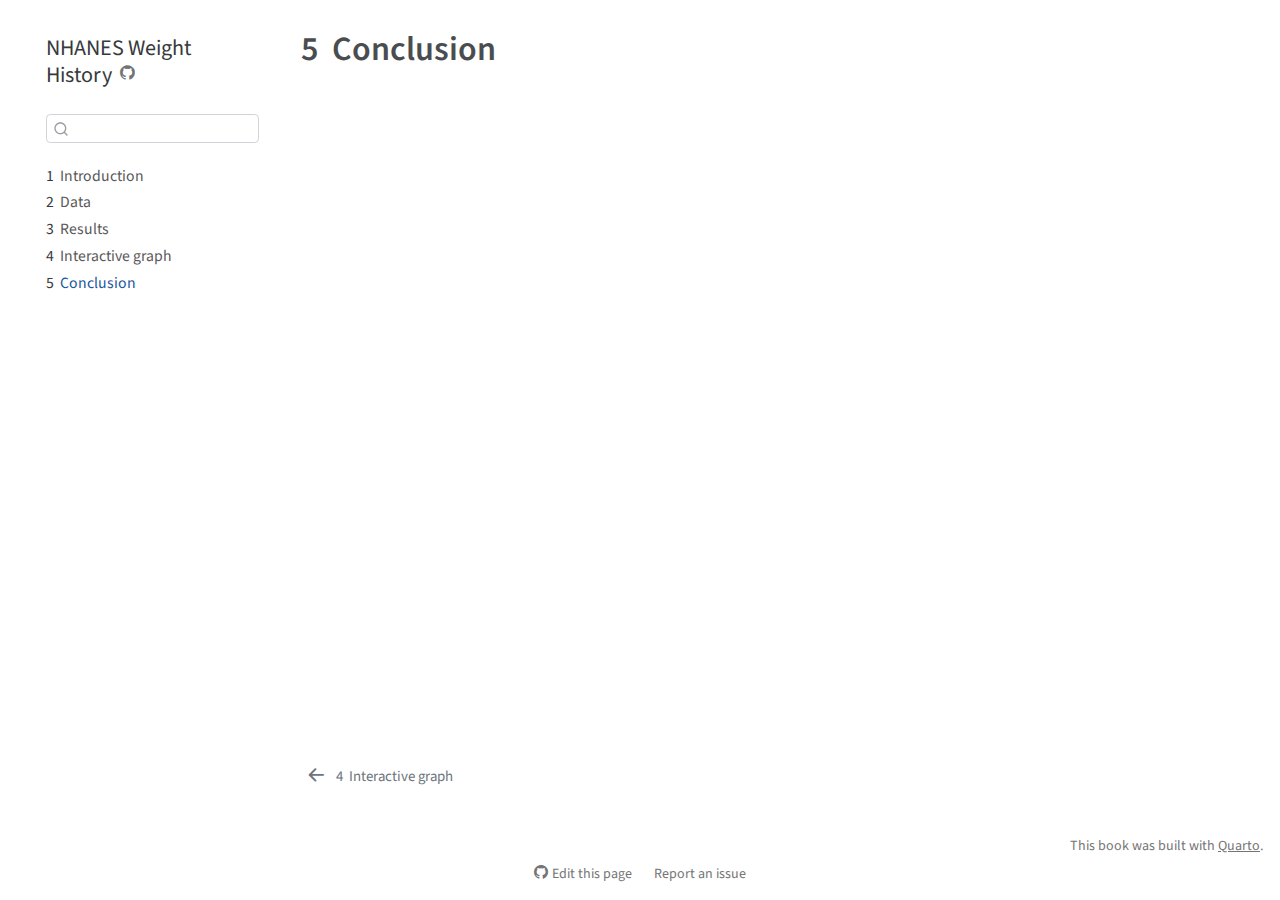
==== docs/conclusion.html @ c4f95fb6 "update graphs" ====
<!DOCTYPE html>
<html xmlns="http://www.w3.org/1999/xhtml" lang="en" xml:lang="en"><head>

<meta charset="utf-8">
<meta name="generator" content="quarto-1.3.353">

<meta name="viewport" content="width=device-width, initial-scale=1.0, user-scalable=yes">


<title>NHANES Weight History - 5&nbsp; Conclusion</title>
<style>
code{white-space: pre-wrap;}
span.smallcaps{font-variant: small-caps;}
div.columns{display: flex; gap: min(4vw, 1.5em);}
div.column{flex: auto; overflow-x: auto;}
div.hanging-indent{margin-left: 1.5em; text-indent: -1.5em;}
ul.task-list{list-style: none;}
ul.task-list li input[type="checkbox"] {
  width: 0.8em;
  margin: 0 0.8em 0.2em -1em; /* quarto-specific, see https://github.com/quarto-dev/quarto-cli/issues/4556 */ 
  vertical-align: middle;
}
</style>


<script src="site_libs/quarto-nav/quarto-nav.js"></script>
<script src="site_libs/quarto-nav/headroom.min.js"></script>
<script src="site_libs/clipboard/clipboard.min.js"></script>
<script src="site_libs/quarto-search/autocomplete.umd.js"></script>
<script src="site_libs/quarto-search/fuse.min.js"></script>
<script src="site_libs/quarto-search/quarto-search.js"></script>
<meta name="quarto:offset" content="./">
<link href="./d3graph.html" rel="prev">
<script src="site_libs/quarto-html/quarto.js"></script>
<script src="site_libs/quarto-html/popper.min.js"></script>
<script src="site_libs/quarto-html/tippy.umd.min.js"></script>
<script src="site_libs/quarto-html/anchor.min.js"></script>
<link href="site_libs/quarto-html/tippy.css" rel="stylesheet">
<link href="site_libs/quarto-html/quarto-syntax-highlighting.css" rel="stylesheet" id="quarto-text-highlighting-styles">
<script src="site_libs/bootstrap/bootstrap.min.js"></script>
<link href="site_libs/bootstrap/bootstrap-icons.css" rel="stylesheet">
<link href="site_libs/bootstrap/bootstrap.min.css" rel="stylesheet" id="quarto-bootstrap" data-mode="light">
<script id="quarto-search-options" type="application/json">{
  "location": "sidebar",
  "copy-button": false,
  "collapse-after": 3,
  "panel-placement": "start",
  "type": "textbox",
  "limit": 20,
  "language": {
    "search-no-results-text": "No results",
    "search-matching-documents-text": "matching documents",
    "search-copy-link-title": "Copy link to search",
    "search-hide-matches-text": "Hide additional matches",
    "search-more-match-text": "more match in this document",
    "search-more-matches-text": "more matches in this document",
    "search-clear-button-title": "Clear",
    "search-detached-cancel-button-title": "Cancel",
    "search-submit-button-title": "Submit"
  }
}</script>


</head>

<body class="nav-sidebar floating">

<div id="quarto-search-results"></div>
  <header id="quarto-header" class="headroom fixed-top">
  <nav class="quarto-secondary-nav">
    <div class="container-fluid d-flex">
      <button type="button" class="quarto-btn-toggle btn" data-bs-toggle="collapse" data-bs-target="#quarto-sidebar,#quarto-sidebar-glass" aria-controls="quarto-sidebar" aria-expanded="false" aria-label="Toggle sidebar navigation" onclick="if (window.quartoToggleHeadroom) { window.quartoToggleHeadroom(); }">
        <i class="bi bi-layout-text-sidebar-reverse"></i>
      </button>
      <nav class="quarto-page-breadcrumbs" aria-label="breadcrumb"><ol class="breadcrumb"><li class="breadcrumb-item"><a href="./conclusion.html"><span class="chapter-number">5</span>&nbsp; <span class="chapter-title">Conclusion</span></a></li></ol></nav>
      <a class="flex-grow-1" role="button" data-bs-toggle="collapse" data-bs-target="#quarto-sidebar,#quarto-sidebar-glass" aria-controls="quarto-sidebar" aria-expanded="false" aria-label="Toggle sidebar navigation" onclick="if (window.quartoToggleHeadroom) { window.quartoToggleHeadroom(); }">      
      </a>
      <button type="button" class="btn quarto-search-button" aria-label="Search" onclick="window.quartoOpenSearch();">
        <i class="bi bi-search"></i>
      </button>
    </div>
  </nav>
</header>
<!-- content -->
<div id="quarto-content" class="quarto-container page-columns page-rows-contents page-layout-article">
<!-- sidebar -->
  <nav id="quarto-sidebar" class="sidebar collapse collapse-horizontal sidebar-navigation floating overflow-auto">
    <div class="pt-lg-2 mt-2 text-left sidebar-header">
    <div class="sidebar-title mb-0 py-0">
      <a href="./">NHANES Weight History</a> 
        <div class="sidebar-tools-main">
    <a href="https://github.com/YunjiQ/NHANESweight" title="Source Code" class="quarto-navigation-tool px-1" aria-label="Source Code"><i class="bi bi-github"></i></a>
</div>
    </div>
      </div>
        <div class="mt-2 flex-shrink-0 align-items-center">
        <div class="sidebar-search">
        <div id="quarto-search" class="" title="Search"></div>
        </div>
        </div>
    <div class="sidebar-menu-container"> 
    <ul class="list-unstyled mt-1">
        <li class="sidebar-item">
  <div class="sidebar-item-container"> 
  <a href="./index.html" class="sidebar-item-text sidebar-link">
 <span class="menu-text"><span class="chapter-number">1</span>&nbsp; <span class="chapter-title">Introduction</span></span></a>
  </div>
</li>
        <li class="sidebar-item">
  <div class="sidebar-item-container"> 
  <a href="./data.html" class="sidebar-item-text sidebar-link">
 <span class="menu-text"><span class="chapter-number">2</span>&nbsp; <span class="chapter-title">Data</span></span></a>
  </div>
</li>
        <li class="sidebar-item">
  <div class="sidebar-item-container"> 
  <a href="./results.html" class="sidebar-item-text sidebar-link">
 <span class="menu-text"><span class="chapter-number">3</span>&nbsp; <span class="chapter-title">Results</span></span></a>
  </div>
</li>
        <li class="sidebar-item">
  <div class="sidebar-item-container"> 
  <a href="./d3graph.html" class="sidebar-item-text sidebar-link">
 <span class="menu-text"><span class="chapter-number">4</span>&nbsp; <span class="chapter-title">Interactive graph</span></span></a>
  </div>
</li>
        <li class="sidebar-item">
  <div class="sidebar-item-container"> 
  <a href="./conclusion.html" class="sidebar-item-text sidebar-link active">
 <span class="menu-text"><span class="chapter-number">5</span>&nbsp; <span class="chapter-title">Conclusion</span></span></a>
  </div>
</li>
    </ul>
    </div>
</nav>
<div id="quarto-sidebar-glass" data-bs-toggle="collapse" data-bs-target="#quarto-sidebar,#quarto-sidebar-glass"></div>
<!-- margin-sidebar -->
    <div id="quarto-margin-sidebar" class="sidebar margin-sidebar">
        
    </div>
<!-- main -->
<main class="content" id="quarto-document-content">

<header id="title-block-header" class="quarto-title-block default">
<div class="quarto-title">
<h1 class="title"><span class="chapter-number">5</span>&nbsp; <span class="chapter-title">Conclusion</span></h1>
</div>



<div class="quarto-title-meta">

    
  
    
  </div>
  

</header>




</main> <!-- /main -->
<script id="quarto-html-after-body" type="application/javascript">
window.document.addEventListener("DOMContentLoaded", function (event) {
  const toggleBodyColorMode = (bsSheetEl) => {
    const mode = bsSheetEl.getAttribute("data-mode");
    const bodyEl = window.document.querySelector("body");
    if (mode === "dark") {
      bodyEl.classList.add("quarto-dark");
      bodyEl.classList.remove("quarto-light");
    } else {
      bodyEl.classList.add("quarto-light");
      bodyEl.classList.remove("quarto-dark");
    }
  }
  const toggleBodyColorPrimary = () => {
    const bsSheetEl = window.document.querySelector("link#quarto-bootstrap");
    if (bsSheetEl) {
      toggleBodyColorMode(bsSheetEl);
    }
  }
  toggleBodyColorPrimary();  
  const icon = "";
  const anchorJS = new window.AnchorJS();
  anchorJS.options = {
    placement: 'right',
    icon: icon
  };
  anchorJS.add('.anchored');
  const isCodeAnnotation = (el) => {
    for (const clz of el.classList) {
      if (clz.startsWith('code-annotation-')) {                     
        return true;
      }
    }
    return false;
  }
  const clipboard = new window.ClipboardJS('.code-copy-button', {
    text: function(trigger) {
      const codeEl = trigger.previousElementSibling.cloneNode(true);
      for (const childEl of codeEl.children) {
        if (isCodeAnnotation(childEl)) {
          childEl.remove();
        }
      }
      return codeEl.innerText;
    }
  });
  clipboard.on('success', function(e) {
    // button target
    const button = e.trigger;
    // don't keep focus
    button.blur();
    // flash "checked"
    button.classList.add('code-copy-button-checked');
    var currentTitle = button.getAttribute("title");
    button.setAttribute("title", "Copied!");
    let tooltip;
    if (window.bootstrap) {
      button.setAttribute("data-bs-toggle", "tooltip");
      button.setAttribute("data-bs-placement", "left");
      button.setAttribute("data-bs-title", "Copied!");
      tooltip = new bootstrap.Tooltip(button, 
        { trigger: "manual", 
          customClass: "code-copy-button-tooltip",
          offset: [0, -8]});
      tooltip.show();    
    }
    setTimeout(function() {
      if (tooltip) {
        tooltip.hide();
        button.removeAttribute("data-bs-title");
        button.removeAttribute("data-bs-toggle");
        button.removeAttribute("data-bs-placement");
      }
      button.setAttribute("title", currentTitle);
      button.classList.remove('code-copy-button-checked');
    }, 1000);
    // clear code selection
    e.clearSelection();
  });
  function tippyHover(el, contentFn) {
    const config = {
      allowHTML: true,
      content: contentFn,
      maxWidth: 500,
      delay: 100,
      arrow: false,
      appendTo: function(el) {
          return el.parentElement;
      },
      interactive: true,
      interactiveBorder: 10,
      theme: 'quarto',
      placement: 'bottom-start'
    };
    window.tippy(el, config); 
  }
  const noterefs = window.document.querySelectorAll('a[role="doc-noteref"]');
  for (var i=0; i<noterefs.length; i++) {
    const ref = noterefs[i];
    tippyHover(ref, function() {
      // use id or data attribute instead here
      let href = ref.getAttribute('data-footnote-href') || ref.getAttribute('href');
      try { href = new URL(href).hash; } catch {}
      const id = href.replace(/^#\/?/, "");
      const note = window.document.getElementById(id);
      return note.innerHTML;
    });
  }
      let selectedAnnoteEl;
      const selectorForAnnotation = ( cell, annotation) => {
        let cellAttr = 'data-code-cell="' + cell + '"';
        let lineAttr = 'data-code-annotation="' +  annotation + '"';
        const selector = 'span[' + cellAttr + '][' + lineAttr + ']';
        return selector;
      }
      const selectCodeLines = (annoteEl) => {
        const doc = window.document;
        const targetCell = annoteEl.getAttribute("data-target-cell");
        const targetAnnotation = annoteEl.getAttribute("data-target-annotation");
        const annoteSpan = window.document.querySelector(selectorForAnnotation(targetCell, targetAnnotation));
        const lines = annoteSpan.getAttribute("data-code-lines").split(",");
        const lineIds = lines.map((line) => {
          return targetCell + "-" + line;
        })
        let top = null;
        let height = null;
        let parent = null;
        if (lineIds.length > 0) {
            //compute the position of the single el (top and bottom and make a div)
            const el = window.document.getElementById(lineIds[0]);
            top = el.offsetTop;
            height = el.offsetHeight;
            parent = el.parentElement.parentElement;
          if (lineIds.length > 1) {
            const lastEl = window.document.getElementById(lineIds[lineIds.length - 1]);
            const bottom = lastEl.offsetTop + lastEl.offsetHeight;
            height = bottom - top;
          }
          if (top !== null && height !== null && parent !== null) {
            // cook up a div (if necessary) and position it 
            let div = window.document.getElementById("code-annotation-line-highlight");
            if (div === null) {
              div = window.document.createElement("div");
              div.setAttribute("id", "code-annotation-line-highlight");
              div.style.position = 'absolute';
              parent.appendChild(div);
            }
            div.style.top = top - 2 + "px";
            div.style.height = height + 4 + "px";
            let gutterDiv = window.document.getElementById("code-annotation-line-highlight-gutter");
            if (gutterDiv === null) {
              gutterDiv = window.document.createElement("div");
              gutterDiv.setAttribute("id", "code-annotation-line-highlight-gutter");
              gutterDiv.style.position = 'absolute';
              const codeCell = window.document.getElementById(targetCell);
              const gutter = codeCell.querySelector('.code-annotation-gutter');
              gutter.appendChild(gutterDiv);
            }
            gutterDiv.style.top = top - 2 + "px";
            gutterDiv.style.height = height + 4 + "px";
          }
          selectedAnnoteEl = annoteEl;
        }
      };
      const unselectCodeLines = () => {
        const elementsIds = ["code-annotation-line-highlight", "code-annotation-line-highlight-gutter"];
        elementsIds.forEach((elId) => {
          const div = window.document.getElementById(elId);
          if (div) {
            div.remove();
          }
        });
        selectedAnnoteEl = undefined;
      };
      // Attach click handler to the DT
      const annoteDls = window.document.querySelectorAll('dt[data-target-cell]');
      for (const annoteDlNode of annoteDls) {
        annoteDlNode.addEventListener('click', (event) => {
          const clickedEl = event.target;
          if (clickedEl !== selectedAnnoteEl) {
            unselectCodeLines();
            const activeEl = window.document.querySelector('dt[data-target-cell].code-annotation-active');
            if (activeEl) {
              activeEl.classList.remove('code-annotation-active');
            }
            selectCodeLines(clickedEl);
            clickedEl.classList.add('code-annotation-active');
          } else {
            // Unselect the line
            unselectCodeLines();
            clickedEl.classList.remove('code-annotation-active');
          }
        });
      }
  const findCites = (el) => {
    const parentEl = el.parentElement;
    if (parentEl) {
      const cites = parentEl.dataset.cites;
      if (cites) {
        return {
          el,
          cites: cites.split(' ')
        };
      } else {
        return findCites(el.parentElement)
      }
    } else {
      return undefined;
    }
  };
  var bibliorefs = window.document.querySelectorAll('a[role="doc-biblioref"]');
  for (var i=0; i<bibliorefs.length; i++) {
    const ref = bibliorefs[i];
    const citeInfo = findCites(ref);
    if (citeInfo) {
      tippyHover(citeInfo.el, function() {
        var popup = window.document.createElement('div');
        citeInfo.cites.forEach(function(cite) {
          var citeDiv = window.document.createElement('div');
          citeDiv.classList.add('hanging-indent');
          citeDiv.classList.add('csl-entry');
          var biblioDiv = window.document.getElementById('ref-' + cite);
          if (biblioDiv) {
            citeDiv.innerHTML = biblioDiv.innerHTML;
          }
          popup.appendChild(citeDiv);
        });
        return popup.innerHTML;
      });
    }
  }
});
</script>
<nav class="page-navigation">
  <div class="nav-page nav-page-previous">
      <a href="./d3graph.html" class="pagination-link">
        <i class="bi bi-arrow-left-short"></i> <span class="nav-page-text"><span class="chapter-number">4</span>&nbsp; <span class="chapter-title">Interactive graph</span></span>
      </a>          
  </div>
  <div class="nav-page nav-page-next">
  </div>
</nav>
</div> <!-- /content -->
<footer class="footer">
  <div class="nav-footer">
    <div class="nav-footer-left">
      &nbsp;
    </div>   
    <div class="nav-footer-center">
      &nbsp;
    <div class="toc-actions"><div><i class="bi bi-github"></i></div><div class="action-links"><p><a href="https://github.com/YunjiQ/NHANESweight/edit/main/conclusion.qmd" class="toc-action">Edit this page</a></p><p><a href="https://github.com/YunjiQ/NHANESweight/issues/new" class="toc-action">Report an issue</a></p></div></div></div>
    <div class="nav-footer-right">This book was built with <a href="https://quarto.org/">Quarto</a>.</div>
  </div>
</footer>



</body></html>
---- docs/site_libs/quarto-html/tippy.css ----
.tippy-box[data-animation=fade][data-state=hidden]{opacity:0}[data-tippy-root]{max-width:calc(100vw - 10px)}.tippy-box{position:relative;background-color:#333;color:#fff;border-radius:4px;font-size:14px;line-height:1.4;white-space:normal;outline:0;transition-property:transform,visibility,opacity}.tippy-box[data-placement^=top]>.tippy-arrow{bottom:0}.tippy-box[data-placement^=top]>.tippy-arrow:before{bottom:-7px;left:0;border-width:8px 8px 0;border-top-color:initial;transform-origin:center top}.tippy-box[data-placement^=bottom]>.tippy-arrow{top:0}.tippy-box[data-placement^=bottom]>.tippy-arrow:before{top:-7px;left:0;border-width:0 8px 8px;border-bottom-color:initial;transform-origin:center bottom}.tippy-box[data-placement^=left]>.tippy-arrow{right:0}.tippy-box[data-placement^=left]>.tippy-arrow:before{border-width:8px 0 8px 8px;border-left-color:initial;right:-7px;transform-origin:center left}.tippy-box[data-placement^=right]>.tippy-arrow{left:0}.tippy-box[data-placement^=right]>.tippy-arrow:before{left:-7px;border-width:8px 8px 8px 0;border-right-color:initial;transform-origin:center right}.tippy-box[data-inertia][data-state=visible]{transition-timing-function:cubic-bezier(.54,1.5,.38,1.11)}.tippy-arrow{width:16px;height:16px;color:#333}.tippy-arrow:before{content:"";position:absolute;border-color:transparent;border-style:solid}.tippy-content{position:relative;padding:5px 9px;z-index:1}
---- docs/site_libs/quarto-html/quarto-syntax-highlighting.css ----
/* quarto syntax highlight colors */
:root {
  --quarto-hl-ot-color: #003B4F;
  --quarto-hl-at-color: #657422;
  --quarto-hl-ss-color: #20794D;
  --quarto-hl-an-color: #5E5E5E;
  --quarto-hl-fu-color: #4758AB;
  --quarto-hl-st-color: #20794D;
  --quarto-hl-cf-color: #003B4F;
  --quarto-hl-op-color: #5E5E5E;
  --quarto-hl-er-color: #AD0000;
  --quarto-hl-bn-color: #AD0000;
  --quarto-hl-al-color: #AD0000;
  --quarto-hl-va-color: #111111;
  --quarto-hl-bu-color: inherit;
  --quarto-hl-ex-color: inherit;
  --quarto-hl-pp-color: #AD0000;
  --quarto-hl-in-color: #5E5E5E;
  --quarto-hl-vs-color: #20794D;
  --quarto-hl-wa-color: #5E5E5E;
  --quarto-hl-do-color: #5E5E5E;
  --quarto-hl-im-color: #00769E;
  --quarto-hl-ch-color: #20794D;
  --quarto-hl-dt-color: #AD0000;
  --quarto-hl-fl-color: #AD0000;
  --quarto-hl-co-color: #5E5E5E;
  --quarto-hl-cv-color: #5E5E5E;
  --quarto-hl-cn-color: #8f5902;
  --quarto-hl-sc-color: #5E5E5E;
  --quarto-hl-dv-color: #AD0000;
  --quarto-hl-kw-color: #003B4F;
}

/* other quarto variables */
:root {
  --quarto-font-monospace: SFMono-Regular, Menlo, Monaco, Consolas, "Liberation Mono", "Courier New", monospace;
}

pre > code.sourceCode > span {
  color: #003B4F;
}

code span {
  color: #003B4F;
}

code.sourceCode > span {
  color: #003B4F;
}

div.sourceCode,
div.sourceCode pre.sourceCode {
  color: #003B4F;
}

code span.ot {
  color: #003B4F;
  font-style: inherit;
}

code span.at {
  color: #657422;
  font-style: inherit;
}

code span.ss {
  color: #20794D;
  font-style: inherit;
}

code span.an {
  color: #5E5E5E;
  font-style: inherit;
}

code span.fu {
  color: #4758AB;
  font-style: inherit;
}

code span.st {
  color: #20794D;
  font-style: inherit;
}

code span.cf {
  color: #003B4F;
  font-style: inherit;
}

code span.op {
  color: #5E5E5E;
  font-style: inherit;
}

code span.er {
  color: #AD0000;
  font-style: inherit;
}

code span.bn {
  color: #AD0000;
  font-style: inherit;
}

code span.al {
  color: #AD0000;
  font-style: inherit;
}

code span.va {
  color: #111111;
  font-style: inherit;
}

code span.bu {
  font-style: inherit;
}

code span.ex {
  font-style: inherit;
}

code span.pp {
  color: #AD0000;
  font-style: inherit;
}

code span.in {
  color: #5E5E5E;
  font-style: inherit;
}

code span.vs {
  color: #20794D;
  font-style: inherit;
}

code span.wa {
  color: #5E5E5E;
  font-style: italic;
}

code span.do {
  color: #5E5E5E;
  font-style: italic;
}

code span.im {
  color: #00769E;
  font-style: inherit;
}

code span.ch {
  color: #20794D;
  font-style: inherit;
}

code span.dt {
  color: #AD0000;
  font-style: inherit;
}

code span.fl {
  color: #AD0000;
  font-style: inherit;
}

code span.co {
  color: #5E5E5E;
  font-style: inherit;
}

code span.cv {
  color: #5E5E5E;
  font-style: italic;
}

code span.cn {
  color: #8f5902;
  font-style: inherit;
}

code span.sc {
  color: #5E5E5E;
  font-style: inherit;
}

code span.dv {
  color: #AD0000;
  font-style: inherit;
}

code span.kw {
  color: #003B4F;
  font-style: inherit;
}

.prevent-inlining {
  content: "</";
}

/*# sourceMappingURL=debc5d5d77c3f9108843748ff7464032.css.map */
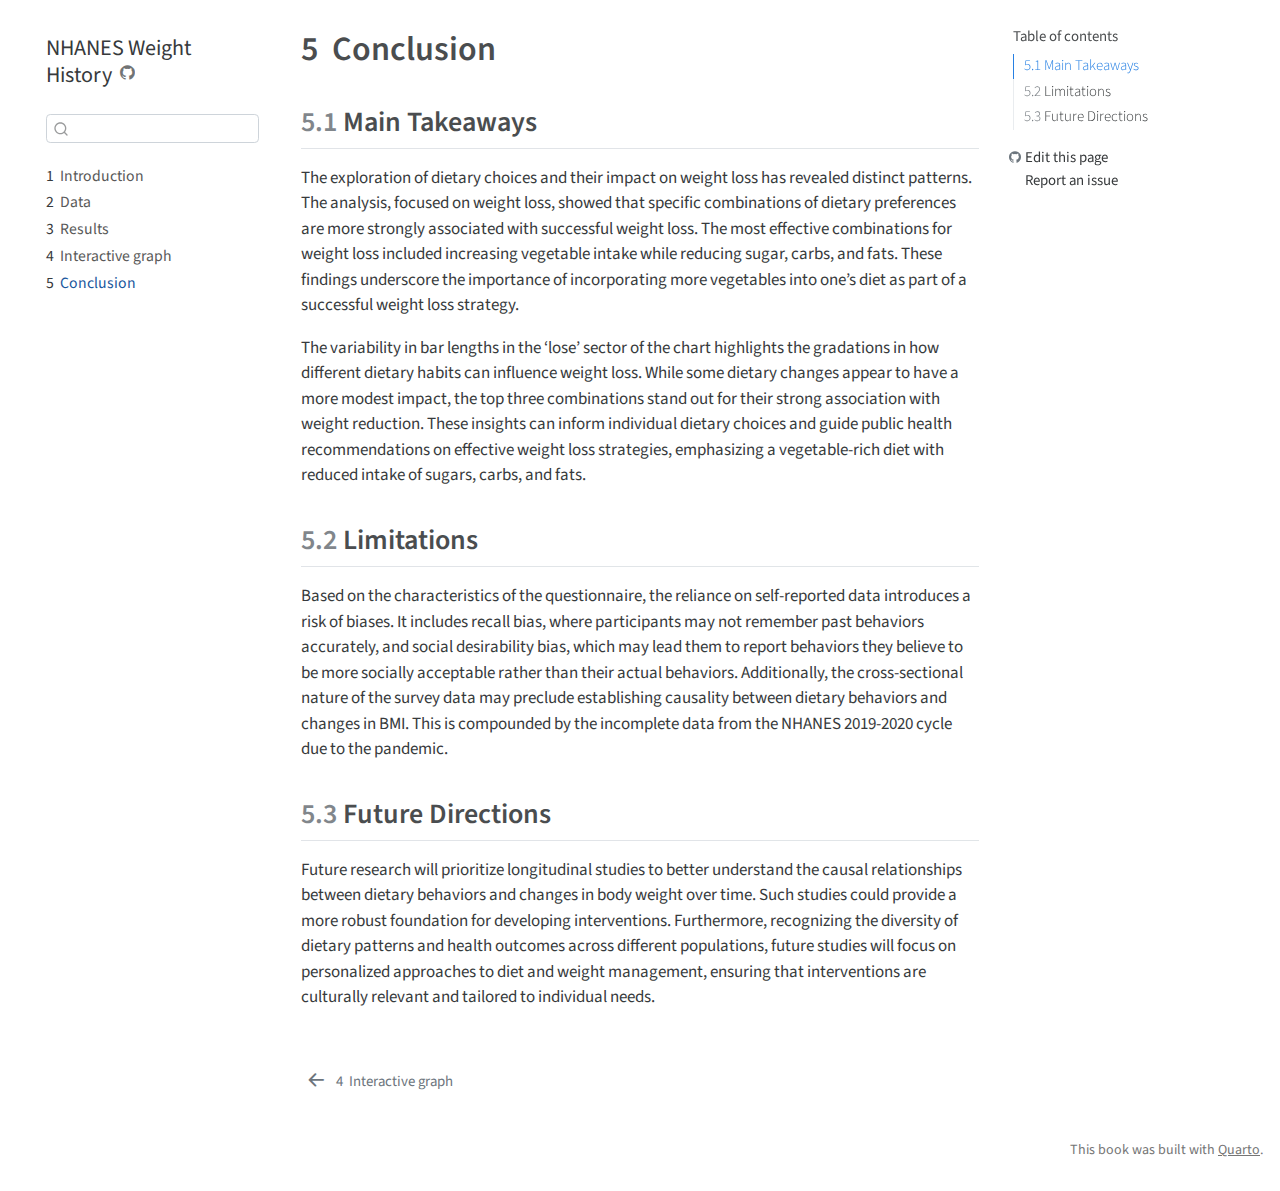
==== commit 988438be: "Modify a little bit on conclusion and final rendering." ====
--- a/docs/conclusion.html
+++ b/docs/conclusion.html
@@ -2,7 +2,7 @@
 <html xmlns="http://www.w3.org/1999/xhtml" lang="en" xml:lang="en"><head>
 
 <meta charset="utf-8">
-<meta name="generator" content="quarto-1.3.353">
+<meta name="generator" content="quarto-1.3.433">
 
 <meta name="viewport" content="width=device-width, initial-scale=1.0, user-scalable=yes">
 
@@ -56,7 +56,8 @@
     "search-more-matches-text": "more matches in this document",
     "search-clear-button-title": "Clear",
     "search-detached-cancel-button-title": "Cancel",
-    "search-submit-button-title": "Submit"
+    "search-submit-button-title": "Submit",
+    "search-label": "Search"
   }
 }</script>
 
@@ -75,7 +76,7 @@
       <nav class="quarto-page-breadcrumbs" aria-label="breadcrumb"><ol class="breadcrumb"><li class="breadcrumb-item"><a href="./conclusion.html"><span class="chapter-number">5</span>&nbsp; <span class="chapter-title">Conclusion</span></a></li></ol></nav>
       <a class="flex-grow-1" role="button" data-bs-toggle="collapse" data-bs-target="#quarto-sidebar,#quarto-sidebar-glass" aria-controls="quarto-sidebar" aria-expanded="false" aria-label="Toggle sidebar navigation" onclick="if (window.quartoToggleHeadroom) { window.quartoToggleHeadroom(); }">      
       </a>
-      <button type="button" class="btn quarto-search-button" aria-label="Search" onclick="window.quartoOpenSearch();">
+      <button type="button" class="btn quarto-search-button" aria-label="" onclick="window.quartoOpenSearch();">
         <i class="bi bi-search"></i>
       </button>
     </div>
@@ -89,7 +90,7 @@
     <div class="sidebar-title mb-0 py-0">
       <a href="./">NHANES Weight History</a> 
         <div class="sidebar-tools-main">
-    <a href="https://github.com/YunjiQ/NHANESweight" title="Source Code" class="quarto-navigation-tool px-1" aria-label="Source Code"><i class="bi bi-github"></i></a>
+    <a href="https://github.com/YunjiQ/NHANESweight" rel="" title="Source Code" class="quarto-navigation-tool px-1" aria-label="Source Code"><i class="bi bi-github"></i></a>
 </div>
     </div>
       </div>
@@ -136,7 +137,15 @@
 <div id="quarto-sidebar-glass" data-bs-toggle="collapse" data-bs-target="#quarto-sidebar,#quarto-sidebar-glass"></div>
 <!-- margin-sidebar -->
     <div id="quarto-margin-sidebar" class="sidebar margin-sidebar">
-        
+        <nav id="TOC" role="doc-toc" class="toc-active">
+    <h2 id="toc-title">Table of contents</h2>
+   
+  <ul>
+  <li><a href="#main-takeaways" id="toc-main-takeaways" class="nav-link active" data-scroll-target="#main-takeaways"><span class="header-section-number">5.1</span> Main Takeaways</a></li>
+  <li><a href="#limitations" id="toc-limitations" class="nav-link" data-scroll-target="#limitations"><span class="header-section-number">5.2</span> Limitations</a></li>
+  <li><a href="#future-directions" id="toc-future-directions" class="nav-link" data-scroll-target="#future-directions"><span class="header-section-number">5.3</span> Future Directions</a></li>
+  </ul>
+<div class="toc-actions"><div><i class="bi bi-github"></i></div><div class="action-links"><p><a href="https://github.com/YunjiQ/NHANESweight/edit/main/conclusion.qmd" class="toc-action">Edit this page</a></p><p><a href="https://github.com/YunjiQ/NHANESweight/issues/new" class="toc-action">Report an issue</a></p></div></div></nav>
     </div>
 <!-- main -->
 <main class="content" id="quarto-document-content">
@@ -158,8 +167,21 @@
 
 </header>
 
-
-
+<section id="main-takeaways" class="level2" data-number="5.1">
+<h2 data-number="5.1" class="anchored" data-anchor-id="main-takeaways"><span class="header-section-number">5.1</span> Main Takeaways</h2>
+<p>The exploration of dietary choices and their impact on weight loss has revealed distinct patterns. The analysis, focused on weight loss, showed that specific combinations of dietary preferences are more strongly associated with successful weight loss. The most effective combinations for weight loss included increasing vegetable intake while reducing sugar, carbs, and fats. These findings underscore the importance of incorporating more vegetables into one’s diet as part of a successful weight loss strategy.</p>
+<p>The variability in bar lengths in the ‘lose’ sector of the chart highlights the gradations in how different dietary habits can influence weight loss. While some dietary changes appear to have a more modest impact, the top three combinations stand out for their strong association with weight reduction. These insights can inform individual dietary choices and guide public health recommendations on effective weight loss strategies, emphasizing a vegetable-rich diet with reduced intake of sugars, carbs, and fats.</p>
+</section>
+<section id="limitations" class="level2" data-number="5.2">
+<h2 data-number="5.2" class="anchored" data-anchor-id="limitations"><span class="header-section-number">5.2</span> Limitations</h2>
+<p>Based on the characteristics of the questionnaire, the reliance on self-reported data introduces a risk of biases. It includes recall bias, where participants may not remember past behaviors accurately, and social desirability bias, which may lead them to report behaviors they believe to be more socially acceptable rather than their actual behaviors. Additionally, the cross-sectional nature of the survey data may preclude establishing causality between dietary behaviors and changes in BMI. This is compounded by the incomplete data from the NHANES 2019-2020 cycle due to the pandemic.</p>
+</section>
+<section id="future-directions" class="level2" data-number="5.3">
+<h2 data-number="5.3" class="anchored" data-anchor-id="future-directions"><span class="header-section-number">5.3</span> Future Directions</h2>
+<p>Future research will prioritize longitudinal studies to better understand the causal relationships between dietary behaviors and changes in body weight over time. Such studies could provide a more robust foundation for developing interventions. Furthermore, recognizing the diversity of dietary patterns and health outcomes across different populations, future studies will focus on personalized approaches to diet and weight management, ensuring that interventions are culturally relevant and tailored to individual needs.</p>
+
+
+</section>
 
 </main> <!-- /main -->
 <script id="quarto-html-after-body" type="application/javascript">
@@ -412,7 +434,7 @@
     </div>   
     <div class="nav-footer-center">
       &nbsp;
-    <div class="toc-actions"><div><i class="bi bi-github"></i></div><div class="action-links"><p><a href="https://github.com/YunjiQ/NHANESweight/edit/main/conclusion.qmd" class="toc-action">Edit this page</a></p><p><a href="https://github.com/YunjiQ/NHANESweight/issues/new" class="toc-action">Report an issue</a></p></div></div></div>
+    </div>
     <div class="nav-footer-right">This book was built with <a href="https://quarto.org/">Quarto</a>.</div>
   </div>
 </footer>
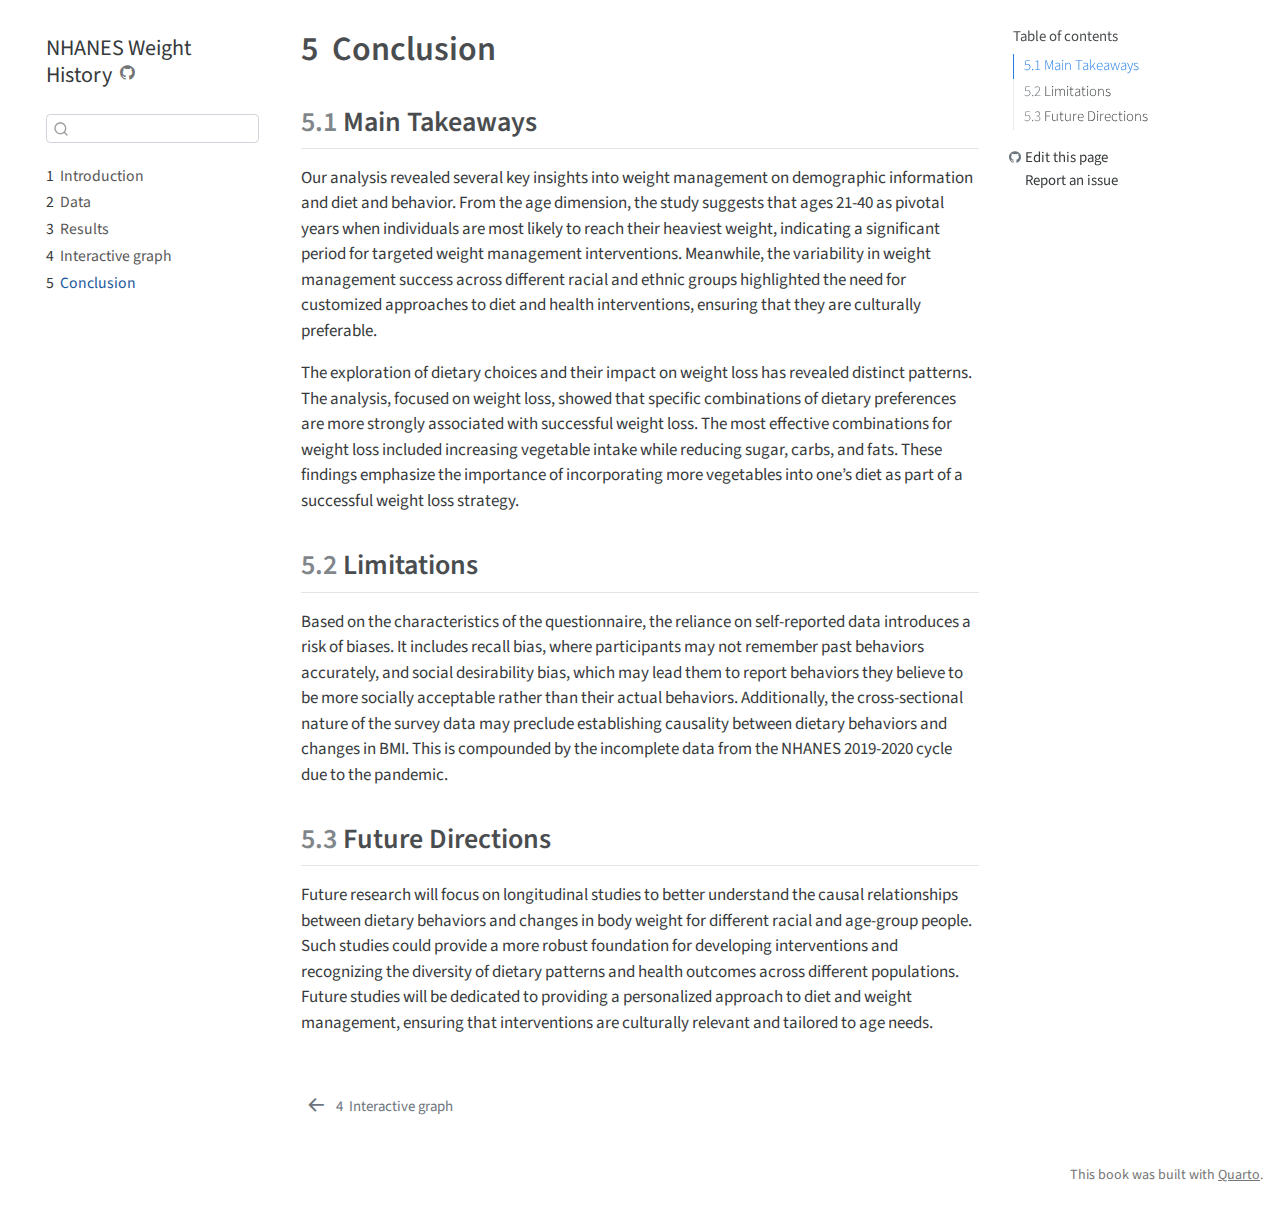
==== commit 0f4d4155: "Re-render" ====
--- a/docs/conclusion.html
+++ b/docs/conclusion.html
@@ -169,8 +169,8 @@
 
 <section id="main-takeaways" class="level2" data-number="5.1">
 <h2 data-number="5.1" class="anchored" data-anchor-id="main-takeaways"><span class="header-section-number">5.1</span> Main Takeaways</h2>
-<p>The exploration of dietary choices and their impact on weight loss has revealed distinct patterns. The analysis, focused on weight loss, showed that specific combinations of dietary preferences are more strongly associated with successful weight loss. The most effective combinations for weight loss included increasing vegetable intake while reducing sugar, carbs, and fats. These findings underscore the importance of incorporating more vegetables into one’s diet as part of a successful weight loss strategy.</p>
-<p>The variability in bar lengths in the ‘lose’ sector of the chart highlights the gradations in how different dietary habits can influence weight loss. While some dietary changes appear to have a more modest impact, the top three combinations stand out for their strong association with weight reduction. These insights can inform individual dietary choices and guide public health recommendations on effective weight loss strategies, emphasizing a vegetable-rich diet with reduced intake of sugars, carbs, and fats.</p>
+<p>Our analysis revealed several key insights into weight management on demographic information and diet and behavior. From the age dimension, the study suggests that ages 21-40 as pivotal years when individuals are most likely to reach their heaviest weight, indicating a significant period for targeted weight management interventions. Meanwhile, the variability in weight management success across different racial and ethnic groups highlighted the need for customized approaches to diet and health interventions, ensuring that they are culturally preferable.</p>
+<p>The exploration of dietary choices and their impact on weight loss has revealed distinct patterns. The analysis, focused on weight loss, showed that specific combinations of dietary preferences are more strongly associated with successful weight loss. The most effective combinations for weight loss included increasing vegetable intake while reducing sugar, carbs, and fats. These findings emphasize the importance of incorporating more vegetables into one’s diet as part of a successful weight loss strategy.</p>
 </section>
 <section id="limitations" class="level2" data-number="5.2">
 <h2 data-number="5.2" class="anchored" data-anchor-id="limitations"><span class="header-section-number">5.2</span> Limitations</h2>
@@ -178,7 +178,7 @@
 </section>
 <section id="future-directions" class="level2" data-number="5.3">
 <h2 data-number="5.3" class="anchored" data-anchor-id="future-directions"><span class="header-section-number">5.3</span> Future Directions</h2>
-<p>Future research will prioritize longitudinal studies to better understand the causal relationships between dietary behaviors and changes in body weight over time. Such studies could provide a more robust foundation for developing interventions. Furthermore, recognizing the diversity of dietary patterns and health outcomes across different populations, future studies will focus on personalized approaches to diet and weight management, ensuring that interventions are culturally relevant and tailored to individual needs.</p>
+<p>Future research will focus on longitudinal studies to better understand the causal relationships between dietary behaviors and changes in body weight for different racial and age-group people. Such studies could provide a more robust foundation for developing interventions and recognizing the diversity of dietary patterns and health outcomes across different populations. Future studies will be dedicated to providing a personalized approach to diet and weight management, ensuring that interventions are culturally relevant and tailored to age needs.</p>
 
 
 </section>
